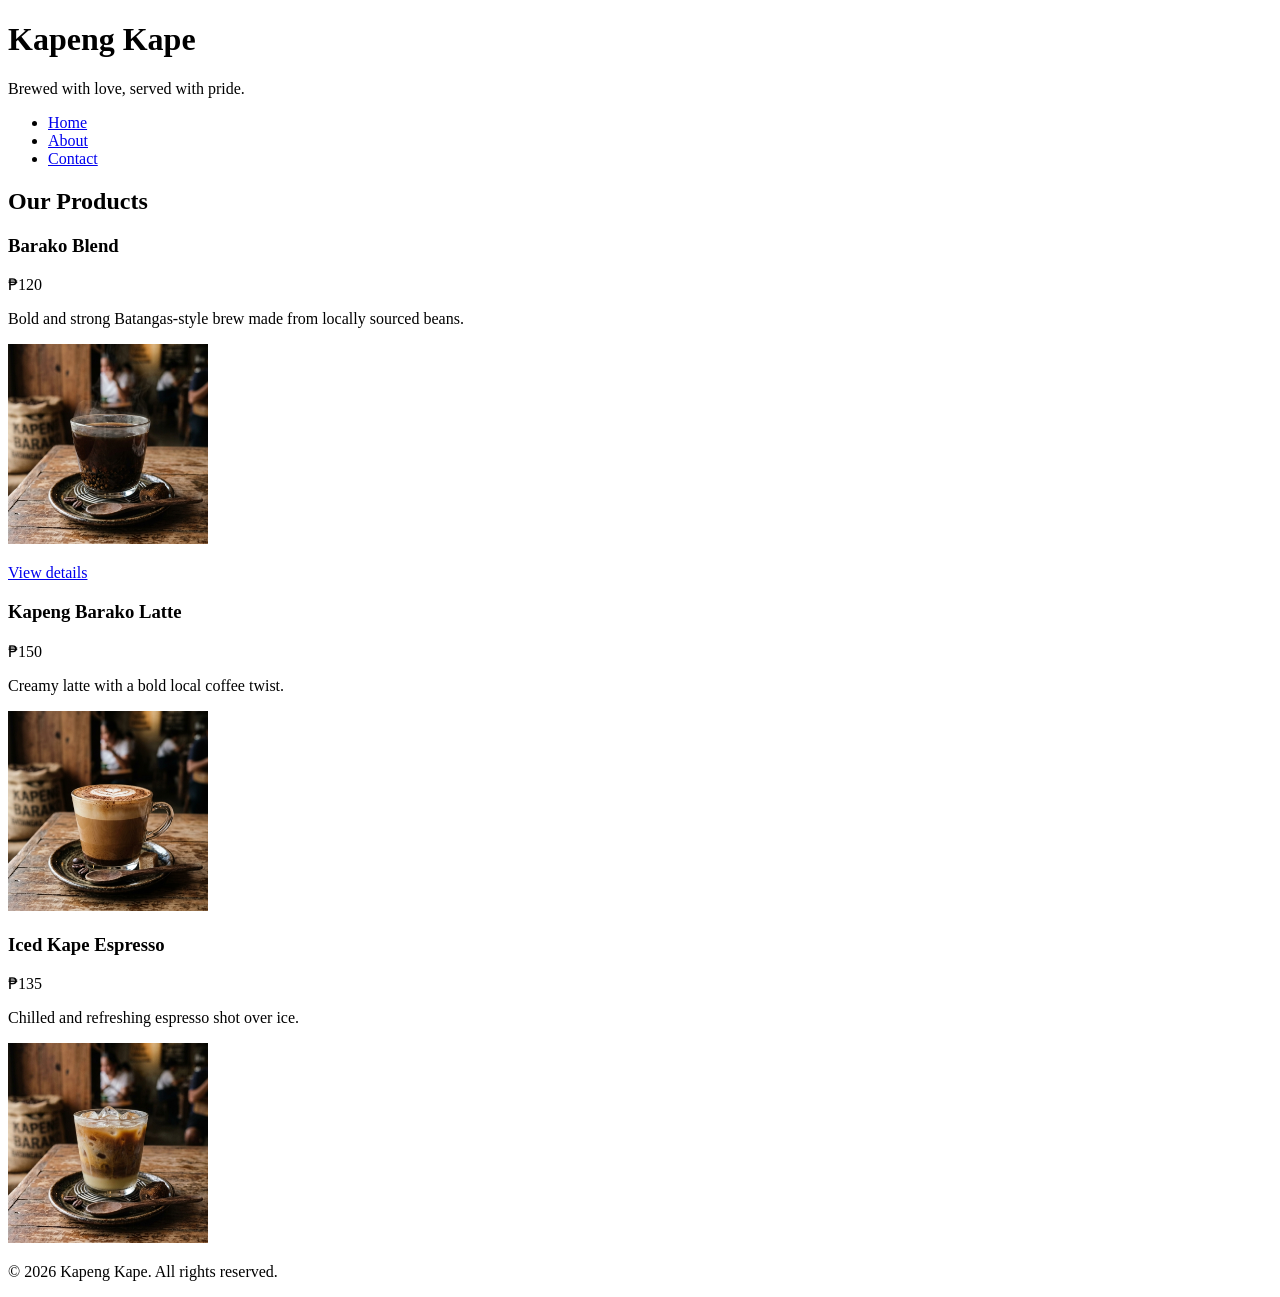
==== index.html @ 77c255de "Add product detail page for Barako Blend" ====
<!DOCTYPE html>
<html lang="en">
<head>
  <meta charset="UTF-8">
  <meta name="viewport" content="width=device-width, initial-scale=1.0">
  <title>Kapeng Kape</title>
</head>
<body>

  <header>
    <h1>Kapeng Kape</h1>
    <p>Brewed with love, served with pride.</p>

    <nav>
      <ul>
        <li><a href="index.html">Home</a></li>
        <li><a href="about.html">About</a></li>
        <li><a href="contact.html">Contact</a></li>
      </ul>
    </nav>
  </header>

  <main>
    <h2>Our Products</h2>

    <article>
      <h3>Barako Blend</h3>
      <p>₱120</p>
      <p>Bold and strong Batangas-style brew made from locally sourced beans.</p>
      <img src="barako.png" alt="Cup of Barako Blend coffee" style="width: 200px; height: 200px; object-fit: cover;">
      <p><a href="products/blend.html">View details</a></p>
    </article>

    <article>
      <h3>Kapeng Barako Latte</h3>
      <p>₱150</p>
      <p>Creamy latte with a bold local coffee twist.</p>
      <img src="latte.png" alt="Kapeng Barako Latte in a glass cup" style="width: 200px; height: 200px; object-fit: cover;">
    </article>

    <article>
      <h3>Iced Kape Espresso</h3>
      <p>₱135</p>
      <p>Chilled and refreshing espresso shot over ice.</p>
      <img src="espresso.png" alt="Iced Kape Espresso in a tall glass" style="width: 200px; height: 200px; object-fit: cover;">
    </article>
  </main>

  <footer>
    <p>&copy; 2026 Kapeng Kape. All rights reserved.</p>
  </footer>

</body>
</html>
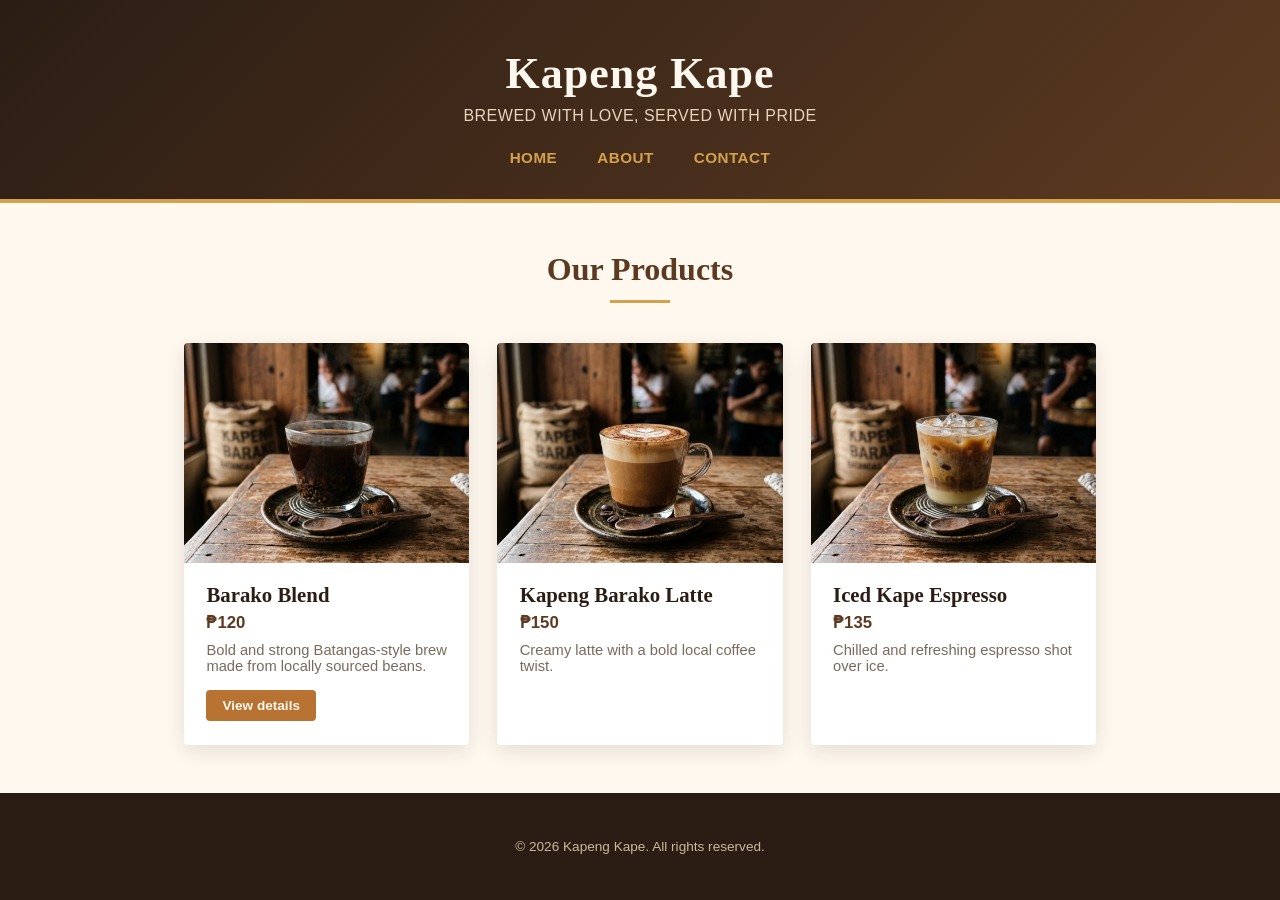
==== commit 549aaa3b: "Redesign index page with product card grid" ====
--- a/index.html
+++ b/index.html
@@ -4,12 +4,190 @@
   <meta charset="UTF-8">
   <meta name="viewport" content="width=device-width, initial-scale=1.0">
   <title>Kapeng Kape</title>
+  <style>
+    :root {
+      --espresso: #2b1d14;
+      --roast: #5c3a21;
+      --caramel: #b87333;
+      --cream: #fff8ef;
+      --panel: #ffffff;
+      --muted: #7a6a5c;
+      --gold: #d4a24c;
+    }
+
+    * {
+      box-sizing: border-box;
+    }
+
+    body {
+      margin: 0;
+      font-family: Georgia, 'Times New Roman', serif;
+      background-color: var(--cream);
+      color: var(--espresso);
+    }
+
+    header {
+      background: linear-gradient(135deg, var(--espresso), var(--roast));
+      color: var(--cream);
+      padding: 3rem 1.5rem 2rem;
+      text-align: center;
+      border-bottom: 4px solid var(--gold);
+    }
+
+    header h1 {
+      margin: 0;
+      font-size: 2.75rem;
+      letter-spacing: 1px;
+    }
+
+    header p {
+      font-family: 'Segoe UI', sans-serif;
+      margin: 0.5rem 0 1.5rem;
+      color: #e8d4bd;
+      font-size: 1rem;
+      letter-spacing: 0.5px;
+      text-transform: uppercase;
+    }
+
+    nav ul {
+      list-style: none;
+      display: flex;
+      justify-content: center;
+      gap: 2.5rem;
+      margin: 0;
+      padding: 0;
+      font-family: 'Segoe UI', sans-serif;
+    }
+
+    nav a {
+      color: var(--gold);
+      text-decoration: none;
+      font-weight: 600;
+      font-size: 0.95rem;
+      text-transform: uppercase;
+      letter-spacing: 0.5px;
+      padding-bottom: 4px;
+      border-bottom: 2px solid transparent;
+      transition: border-color 0.2s ease, color 0.2s ease;
+    }
+
+    nav a:hover,
+    nav a:focus {
+      color: var(--cream);
+      border-bottom-color: var(--cream);
+    }
+
+    main {
+      max-width: 960px;
+      margin: 3rem auto;
+      padding: 0 1.5rem;
+    }
+
+    main h2 {
+      text-align: center;
+      font-size: 2rem;
+      color: var(--roast);
+      margin-bottom: 0.25rem;
+    }
+
+    main > h2::after {
+      content: "";
+      display: block;
+      width: 60px;
+      height: 3px;
+      background-color: var(--gold);
+      margin: 0.75rem auto 2.5rem;
+    }
+
+    .product-grid {
+      display: grid;
+      grid-template-columns: repeat(auto-fit, minmax(240px, 1fr));
+      gap: 1.75rem;
+    }
+
+    article {
+      background-color: var(--panel);
+      border-radius: 4px;
+      overflow: hidden;
+      box-shadow: 0 6px 20px rgba(43, 29, 20, 0.12);
+      transition: transform 0.2s ease, box-shadow 0.2s ease;
+      display: flex;
+      flex-direction: column;
+    }
+
+    article:hover {
+      transform: translateY(-4px);
+      box-shadow: 0 10px 26px rgba(43, 29, 20, 0.18);
+    }
+
+    article img {
+      width: 100%;
+      height: 220px;
+      object-fit: cover;
+    }
+
+    article .card-body {
+      padding: 1.25rem 1.4rem 1.5rem;
+      font-family: 'Segoe UI', sans-serif;
+      flex: 1;
+      display: flex;
+      flex-direction: column;
+    }
+
+    article h3 {
+      font-family: Georgia, serif;
+      margin: 0 0 0.3rem;
+      color: var(--espresso);
+      font-size: 1.3rem;
+    }
+
+    article .price {
+      display: inline-block;
+      color: var(--roast);
+      font-weight: 700;
+      font-size: 1.05rem;
+      margin-bottom: 0.6rem;
+    }
+
+    article .description {
+      color: var(--muted);
+      font-size: 0.92rem;
+      margin: 0 0 1rem;
+      flex: 1;
+    }
+
+    article a.view-details {
+      align-self: flex-start;
+      color: var(--cream);
+      background-color: var(--caramel);
+      text-decoration: none;
+      font-weight: 600;
+      font-size: 0.85rem;
+      padding: 0.5rem 1rem;
+      border-radius: 4px;
+      transition: background-color 0.2s ease;
+    }
+
+    article a.view-details:hover {
+      background-color: var(--roast);
+    }
+
+    footer {
+      text-align: center;
+      padding: 2rem 1.5rem;
+      background-color: var(--espresso);
+      color: #cbb89c;
+      font-family: 'Segoe UI', sans-serif;
+      font-size: 0.85rem;
+      margin-top: 3rem;
+    }
+  </style>
 </head>
 <body>
 
   <header>
     <h1>Kapeng Kape</h1>
-    <p>Brewed with love, served with pride.</p>
+    <p>Brewed with love, served with pride</p>
 
     <nav>
       <ul>
@@ -23,27 +201,35 @@
   <main>
     <h2>Our Products</h2>
 
-    <article>
-      <h3>Barako Blend</h3>
-      <p>₱120</p>
-      <p>Bold and strong Batangas-style brew made from locally sourced beans.</p>
-      <img src="barako.png" alt="Cup of Barako Blend coffee" style="width: 200px; height: 200px; object-fit: cover;">
-      <p><a href="products/blend.html">View details</a></p>
-    </article>
-
-    <article>
-      <h3>Kapeng Barako Latte</h3>
-      <p>₱150</p>
-      <p>Creamy latte with a bold local coffee twist.</p>
-      <img src="latte.png" alt="Kapeng Barako Latte in a glass cup" style="width: 200px; height: 200px; object-fit: cover;">
-    </article>
-
-    <article>
-      <h3>Iced Kape Espresso</h3>
-      <p>₱135</p>
-      <p>Chilled and refreshing espresso shot over ice.</p>
-      <img src="espresso.png" alt="Iced Kape Espresso in a tall glass" style="width: 200px; height: 200px; object-fit: cover;">
-    </article>
+    <div class="product-grid">
+      <article>
+        <img src="barako.png" alt="Cup of Barako Blend coffee">
+        <div class="card-body">
+          <h3>Barako Blend</h3>
+          <span class="price">₱120</span>
+          <p class="description">Bold and strong Batangas-style brew made from locally sourced beans.</p>
+          <a class="view-details" href="products/blend.html">View details</a>
+        </div>
+      </article>
+
+      <article>
+        <img src="latte.png" alt="Kapeng Barako Latte in a glass cup">
+        <div class="card-body">
+          <h3>Kapeng Barako Latte</h3>
+          <span class="price">₱150</span>
+          <p class="description">Creamy latte with a bold local coffee twist.</p>
+        </div>
+      </article>
+
+      <article>
+        <img src="espresso.png" alt="Iced Kape Espresso in a tall glass">
+        <div class="card-body">
+          <h3>Iced Kape Espresso</h3>
+          <span class="price">₱135</span>
+          <p class="description">Chilled and refreshing espresso shot over ice.</p>
+        </div>
+      </article>
+    </div>
   </main>
 
   <footer>
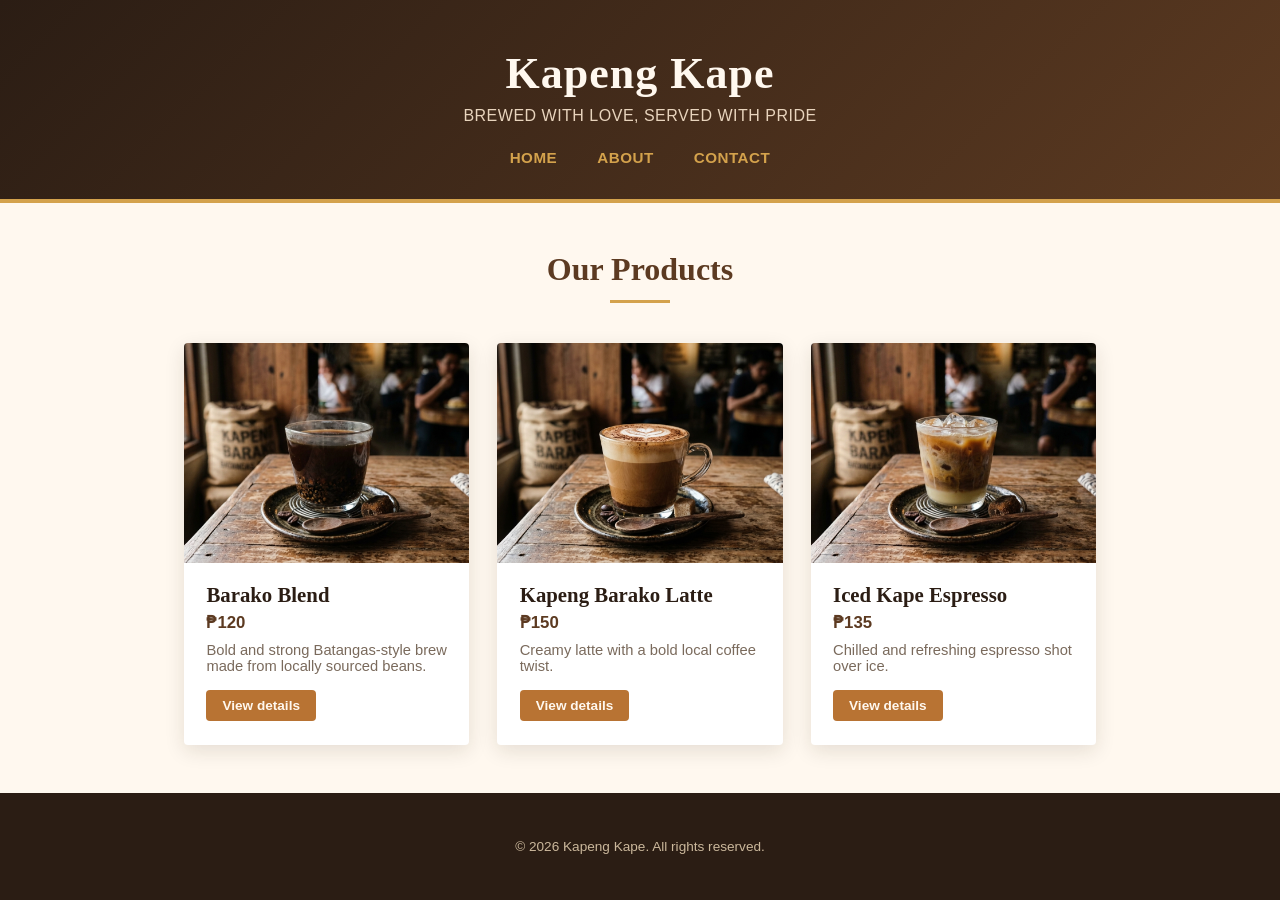
==== commit 6af6eb6c: "Add detail pages for Latte and Espresso" ====
--- a/index.html
+++ b/index.html
@@ -213,22 +213,24 @@
       </article>
 
       <article>
-        <img src="latte.png" alt="Kapeng Barako Latte in a glass cup">
-        <div class="card-body">
-          <h3>Kapeng Barako Latte</h3>
-          <span class="price">₱150</span>
-          <p class="description">Creamy latte with a bold local coffee twist.</p>
-        </div>
-      </article>
-
-      <article>
-        <img src="espresso.png" alt="Iced Kape Espresso in a tall glass">
-        <div class="card-body">
-          <h3>Iced Kape Espresso</h3>
-          <span class="price">₱135</span>
-          <p class="description">Chilled and refreshing espresso shot over ice.</p>
-        </div>
-      </article>
+  <img src="latte.png" alt="Kapeng Barako Latte in a glass cup">
+  <div class="card-body">
+    <h3>Kapeng Barako Latte</h3>
+    <span class="price">₱150</span>
+    <p class="description">Creamy latte with a bold local coffee twist.</p>
+    <a class="view-details" href="products/latte.html">View details</a>
+  </div>
+</article>
+
+<article>
+  <img src="espresso.png" alt="Iced Kape Espresso in a tall glass">
+  <div class="card-body">
+    <h3>Iced Kape Espresso</h3>
+    <span class="price">₱135</span>
+    <p class="description">Chilled and refreshing espresso shot over ice.</p>
+    <a class="view-details" href="products/espresso.html">View details</a>
+  </div>
+</article>
     </div>
   </main>
 
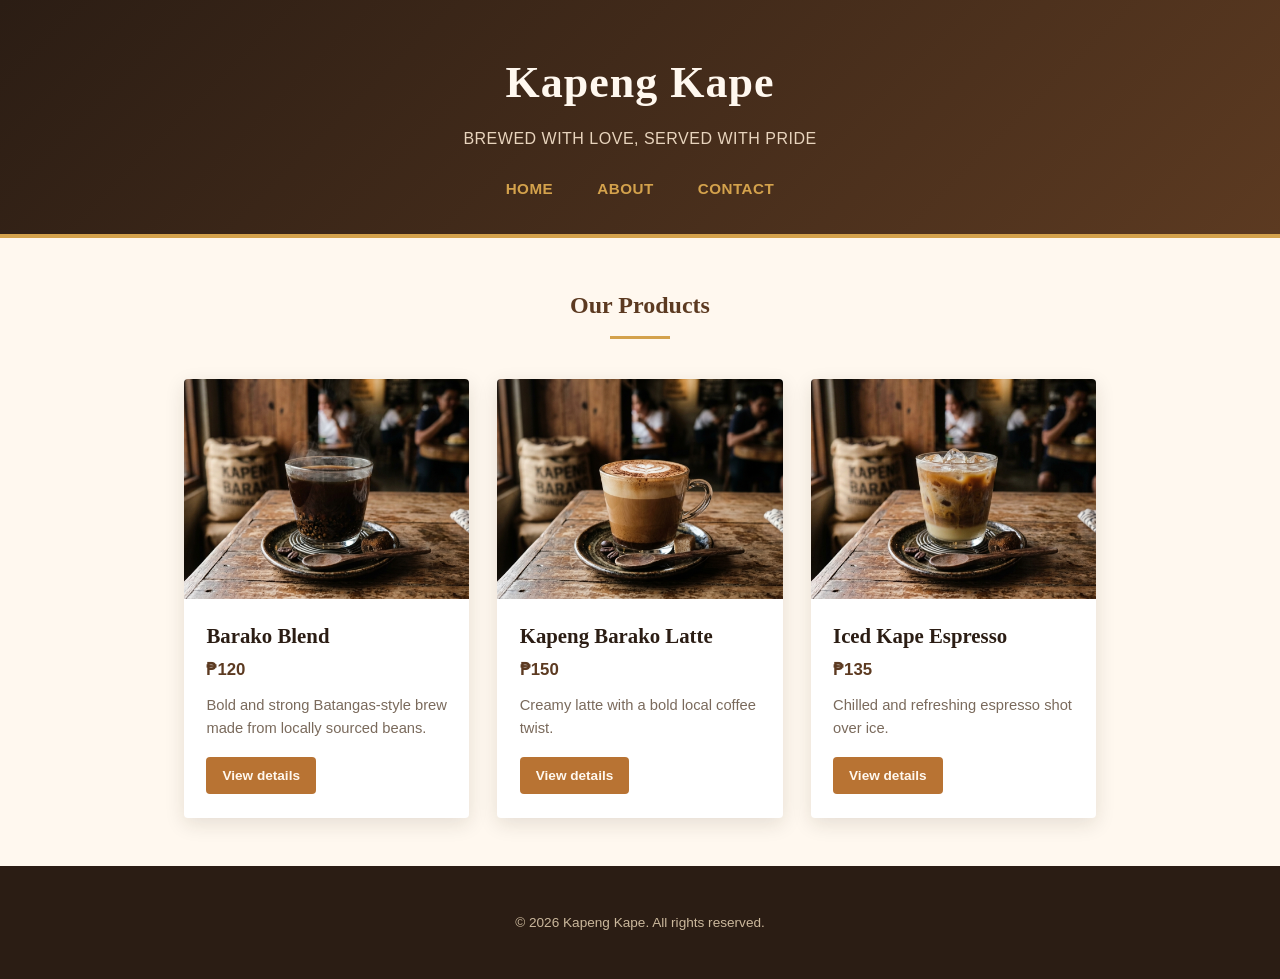
==== commit 1e2b1d98: "Extract styles into shared style.css" ====
--- a/index.html
+++ b/index.html
@@ -4,184 +4,7 @@
   <meta charset="UTF-8">
   <meta name="viewport" content="width=device-width, initial-scale=1.0">
   <title>Kapeng Kape</title>
-  <style>
-    :root {
-      --espresso: #2b1d14;
-      --roast: #5c3a21;
-      --caramel: #b87333;
-      --cream: #fff8ef;
-      --panel: #ffffff;
-      --muted: #7a6a5c;
-      --gold: #d4a24c;
-    }
-
-    * {
-      box-sizing: border-box;
-    }
-
-    body {
-      margin: 0;
-      font-family: Georgia, 'Times New Roman', serif;
-      background-color: var(--cream);
-      color: var(--espresso);
-    }
-
-    header {
-      background: linear-gradient(135deg, var(--espresso), var(--roast));
-      color: var(--cream);
-      padding: 3rem 1.5rem 2rem;
-      text-align: center;
-      border-bottom: 4px solid var(--gold);
-    }
-
-    header h1 {
-      margin: 0;
-      font-size: 2.75rem;
-      letter-spacing: 1px;
-    }
-
-    header p {
-      font-family: 'Segoe UI', sans-serif;
-      margin: 0.5rem 0 1.5rem;
-      color: #e8d4bd;
-      font-size: 1rem;
-      letter-spacing: 0.5px;
-      text-transform: uppercase;
-    }
-
-    nav ul {
-      list-style: none;
-      display: flex;
-      justify-content: center;
-      gap: 2.5rem;
-      margin: 0;
-      padding: 0;
-      font-family: 'Segoe UI', sans-serif;
-    }
-
-    nav a {
-      color: var(--gold);
-      text-decoration: none;
-      font-weight: 600;
-      font-size: 0.95rem;
-      text-transform: uppercase;
-      letter-spacing: 0.5px;
-      padding-bottom: 4px;
-      border-bottom: 2px solid transparent;
-      transition: border-color 0.2s ease, color 0.2s ease;
-    }
-
-    nav a:hover,
-    nav a:focus {
-      color: var(--cream);
-      border-bottom-color: var(--cream);
-    }
-
-    main {
-      max-width: 960px;
-      margin: 3rem auto;
-      padding: 0 1.5rem;
-    }
-
-    main h2 {
-      text-align: center;
-      font-size: 2rem;
-      color: var(--roast);
-      margin-bottom: 0.25rem;
-    }
-
-    main > h2::after {
-      content: "";
-      display: block;
-      width: 60px;
-      height: 3px;
-      background-color: var(--gold);
-      margin: 0.75rem auto 2.5rem;
-    }
-
-    .product-grid {
-      display: grid;
-      grid-template-columns: repeat(auto-fit, minmax(240px, 1fr));
-      gap: 1.75rem;
-    }
-
-    article {
-      background-color: var(--panel);
-      border-radius: 4px;
-      overflow: hidden;
-      box-shadow: 0 6px 20px rgba(43, 29, 20, 0.12);
-      transition: transform 0.2s ease, box-shadow 0.2s ease;
-      display: flex;
-      flex-direction: column;
-    }
-
-    article:hover {
-      transform: translateY(-4px);
-      box-shadow: 0 10px 26px rgba(43, 29, 20, 0.18);
-    }
-
-    article img {
-      width: 100%;
-      height: 220px;
-      object-fit: cover;
-    }
-
-    article .card-body {
-      padding: 1.25rem 1.4rem 1.5rem;
-      font-family: 'Segoe UI', sans-serif;
-      flex: 1;
-      display: flex;
-      flex-direction: column;
-    }
-
-    article h3 {
-      font-family: Georgia, serif;
-      margin: 0 0 0.3rem;
-      color: var(--espresso);
-      font-size: 1.3rem;
-    }
-
-    article .price {
-      display: inline-block;
-      color: var(--roast);
-      font-weight: 700;
-      font-size: 1.05rem;
-      margin-bottom: 0.6rem;
-    }
-
-    article .description {
-      color: var(--muted);
-      font-size: 0.92rem;
-      margin: 0 0 1rem;
-      flex: 1;
-    }
-
-    article a.view-details {
-      align-self: flex-start;
-      color: var(--cream);
-      background-color: var(--caramel);
-      text-decoration: none;
-      font-weight: 600;
-      font-size: 0.85rem;
-      padding: 0.5rem 1rem;
-      border-radius: 4px;
-      transition: background-color 0.2s ease;
-    }
-
-    article a.view-details:hover {
-      background-color: var(--roast);
-    }
-
-    footer {
-      text-align: center;
-      padding: 2rem 1.5rem;
-      background-color: var(--espresso);
-      color: #cbb89c;
-      font-family: 'Segoe UI', sans-serif;
-      font-size: 0.85rem;
-      margin-top: 3rem;
-    }
-  </style>
+  <link rel="stylesheet" href="style.css">
 </head>
 <body>
 
@@ -213,24 +36,24 @@
       </article>
 
       <article>
-  <img src="latte.png" alt="Kapeng Barako Latte in a glass cup">
-  <div class="card-body">
-    <h3>Kapeng Barako Latte</h3>
-    <span class="price">₱150</span>
-    <p class="description">Creamy latte with a bold local coffee twist.</p>
-    <a class="view-details" href="products/latte.html">View details</a>
-  </div>
-</article>
+        <img src="latte.png" alt="Kapeng Barako Latte in a glass cup">
+        <div class="card-body">
+          <h3>Kapeng Barako Latte</h3>
+          <span class="price">₱150</span>
+          <p class="description">Creamy latte with a bold local coffee twist.</p>
+          <a class="view-details" href="products/latte.html">View details</a>
+        </div>
+      </article>
 
-<article>
-  <img src="espresso.png" alt="Iced Kape Espresso in a tall glass">
-  <div class="card-body">
-    <h3>Iced Kape Espresso</h3>
-    <span class="price">₱135</span>
-    <p class="description">Chilled and refreshing espresso shot over ice.</p>
-    <a class="view-details" href="products/espresso.html">View details</a>
-  </div>
-</article>
+      <article>
+        <img src="espresso.png" alt="Iced Kape Espresso in a tall glass">
+        <div class="card-body">
+          <h3>Iced Kape Espresso</h3>
+          <span class="price">₱135</span>
+          <p class="description">Chilled and refreshing espresso shot over ice.</p>
+          <a class="view-details" href="products/espresso.html">View details</a>
+        </div>
+      </article>
     </div>
   </main>
 
--- a/style.css
+++ b/style.css
@@ -0,0 +1,418 @@
+/* =========================================
+   1. VARIABLES
+   ========================================= */
+:root {
+  --brand: #b87333;       /* caramel - brand accent color */
+  --ink: #2b1d14;          /* espresso - dark text/ink color */
+  --muted: #7a6a5c;        /* muted grey-brown for secondary text */
+  --bg-light: #fff8ef;     /* light cream background */
+  --roast: #5c3a21;        /* deep roast brown, used for headers/accents */
+  --panel: #ffffff;        /* white panel background for cards/forms */
+  --gold: #d4a24c;         /* gold accent for borders/focus states */
+}
+
+/* =========================================
+   2. BASE STYLES
+   ========================================= */
+* {
+  box-sizing: border-box;
+}
+
+body {
+  margin: 0;
+  font-family: Georgia, 'Times New Roman', serif;
+  line-height: 1.6;
+  color: var(--ink);
+  background-color: var(--bg-light);
+}
+
+img {
+  max-width: 100%;
+  display: block;
+}
+
+/* =========================================
+   3. LAYOUT REGIONS
+   ========================================= */
+
+/* --- Header --- */
+header {
+  background: linear-gradient(135deg, var(--ink), var(--roast));
+  color: var(--bg-light);
+  padding: 3rem 1.5rem 2rem;
+  text-align: center;
+  border-bottom: 4px solid var(--gold);
+}
+
+header h1 {
+  margin: 0;
+  font-size: 2.75rem;
+  letter-spacing: 1px;
+}
+
+header p {
+  font-family: 'Segoe UI', Tahoma, Geneva, Verdana, sans-serif;
+  margin: 0.5rem 0 1.5rem;
+  color: #e8d4bd;
+  font-size: 1rem;
+  letter-spacing: 0.5px;
+  text-transform: uppercase;
+}
+
+/* --- Nav bar --- */
+nav ul {
+  list-style: none;
+  padding: 0;
+  margin: 0;
+  text-align: center;
+}
+
+nav li {
+  display: inline-block;
+  margin: 0 1.25rem;
+}
+
+nav a {
+  color: var(--gold);
+  text-decoration: none;
+  font-family: 'Segoe UI', Tahoma, Geneva, Verdana, sans-serif;
+  font-weight: 600;
+  font-size: 0.95rem;
+  text-transform: uppercase;
+  letter-spacing: 0.5px;
+  padding-bottom: 4px;
+  border-bottom: 2px solid transparent;
+  transition: border-color 0.2s ease, color 0.2s ease;
+}
+
+nav a:hover,
+nav a:focus {
+  color: var(--bg-light);
+  border-bottom-color: var(--bg-light);
+}
+
+/* --- Main --- */
+main {
+  max-width: 960px;
+  margin: 3rem auto;
+  padding: 0 1.5rem;
+}
+
+main h1,
+main h2 {
+  text-align: center;
+  color: var(--roast);
+}
+
+main h2::after {
+  content: "";
+  display: block;
+  width: 60px;
+  height: 3px;
+  background-color: var(--gold);
+  margin: 0.75rem auto 2.5rem;
+}
+
+main > p {
+  font-family: 'Segoe UI', Tahoma, Geneva, Verdana, sans-serif;
+  color: var(--muted);
+}
+
+/* --- Footer --- */
+footer {
+  text-align: center;
+  padding: 2rem 1.5rem;
+  background-color: var(--ink);
+  color: #cbb89c;
+  font-family: 'Segoe UI', Tahoma, Geneva, Verdana, sans-serif;
+  font-size: 0.85rem;
+  margin-top: 3rem;
+}
+
+/* =========================================
+   4. COMPONENTS
+   ========================================= */
+
+/* --- Product card grid (index.html) --- */
+.product-grid {
+  display: grid;
+  grid-template-columns: repeat(auto-fit, minmax(240px, 1fr));
+  gap: 1.75rem;
+}
+
+.product-grid article {
+  background-color: var(--panel);
+  border-radius: 4px;
+  overflow: hidden;
+  box-shadow: 0 6px 20px rgba(43, 29, 20, 0.12);
+  transition: transform 0.2s ease, box-shadow 0.2s ease;
+  display: flex;
+  flex-direction: column;
+}
+
+.product-grid article:hover {
+  transform: translateY(-4px);
+  box-shadow: 0 10px 26px rgba(43, 29, 20, 0.18);
+}
+
+.product-grid article img {
+  width: 100%;
+  height: 220px;
+  object-fit: cover;
+}
+
+.card-body {
+  padding: 1.25rem 1.4rem 1.5rem;
+  font-family: 'Segoe UI', Tahoma, Geneva, Verdana, sans-serif;
+  flex: 1;
+  display: flex;
+  flex-direction: column;
+}
+
+.card-body h3 {
+  font-family: Georgia, serif;
+  margin: 0 0 0.3rem;
+  color: var(--ink);
+  font-size: 1.3rem;
+}
+
+.card-body .price {
+  display: inline-block;
+  color: var(--roast);
+  font-weight: 700;
+  font-size: 1.05rem;
+  margin-bottom: 0.6rem;
+}
+
+.card-body .description {
+  color: var(--muted);
+  font-size: 0.92rem;
+  margin: 0 0 1rem;
+  flex: 1;
+}
+
+.card-body a.view-details {
+  align-self: flex-start;
+  color: var(--bg-light);
+  background-color: var(--brand);
+  text-decoration: none;
+  font-weight: 600;
+  font-size: 0.85rem;
+  padding: 0.5rem 1rem;
+  border-radius: 4px;
+  transition: background-color 0.2s ease;
+}
+
+.card-body a.view-details:hover {
+  background-color: var(--roast);
+}
+
+/* --- About page profile section --- */
+section {
+  background-color: var(--panel);
+  border-radius: 4px;
+  box-shadow: 0 6px 20px rgba(43, 29, 20, 0.12);
+  padding: 2.5rem;
+  text-align: center;
+}
+
+section img {
+  margin: 0 auto 1.5rem;
+  border: 4px solid var(--gold);
+  border-radius: 50%;
+}
+
+section h3 {
+  margin: 0 0 0.75rem;
+  font-size: 1.6rem;
+  color: var(--ink);
+}
+
+section p {
+  font-family: 'Segoe UI', Tahoma, Geneva, Verdana, sans-serif;
+  text-align: left;
+  color: var(--muted);
+  line-height: 1.7;
+  margin: 0 0 1.1rem;
+}
+
+section p:first-of-type {
+  text-align: center;
+  font-style: italic;
+  color: var(--roast);
+  font-family: Georgia, serif;
+  font-size: 1.05rem;
+}
+
+/* --- Contact list --- */
+ul.contact-list {
+  list-style: none;
+  padding: 0;
+  margin: 1.5rem 0 2.5rem;
+  font-family: 'Segoe UI', Tahoma, Geneva, Verdana, sans-serif;
+}
+
+ul.contact-list li {
+  background-color: var(--panel);
+  border-radius: 4px;
+  padding: 1rem 1.25rem;
+  margin-bottom: 0.85rem;
+  box-shadow: 0 4px 14px rgba(43, 29, 20, 0.08);
+}
+
+ul.contact-list a {
+  color: var(--brand);
+  font-weight: 700;
+  text-decoration: none;
+}
+
+ul.contact-list a:hover {
+  color: var(--roast);
+  text-decoration: underline;
+}
+
+/* --- Forms (contact form + order enquiry form) --- */
+form {
+  background-color: var(--panel);
+  border-radius: 4px;
+  padding: 2rem;
+  box-shadow: 0 6px 20px rgba(43, 29, 20, 0.12);
+  font-family: 'Segoe UI', Tahoma, Geneva, Verdana, sans-serif;
+}
+
+fieldset {
+  border: 1px solid #e0d0bc;
+  border-radius: 4px;
+  padding: 1rem 1.25rem 1.25rem;
+  margin: 0 0 1.5rem;
+}
+
+legend {
+  font-family: Georgia, serif;
+  font-weight: 700;
+  font-size: 1.1rem;
+  color: var(--roast);
+  padding: 0 0.5rem;
+}
+
+label {
+  display: block;
+  font-weight: 600;
+  margin-top: 1rem;
+  margin-bottom: 0.35rem;
+  color: var(--ink);
+}
+
+fieldset label {
+  display: flex;
+  align-items: center;
+  gap: 0.5rem;
+  font-weight: 500;
+  margin-top: 0.6rem;
+}
+
+input[type="text"],
+input[type="email"],
+input[type="number"],
+select,
+textarea {
+  width: 100%;
+  padding: 0.65rem 0.75rem;
+  border: 1px solid #e0d0bc;
+  border-radius: 4px;
+  font-size: 1rem;
+  font-family: inherit;
+  background-color: var(--bg-light);
+  color: var(--ink);
+}
+
+input[type="text"]:focus,
+input[type="email"]:focus,
+input[type="number"]:focus,
+select:focus,
+textarea:focus {
+  outline: 3px solid var(--gold);
+  outline-offset: 1px;
+  border-color: var(--brand);
+}
+
+input[type="radio"],
+input[type="checkbox"] {
+  width: 18px;
+  height: 18px;
+  accent-color: var(--brand);
+}
+
+textarea {
+  resize: vertical;
+  min-height: 120px;
+}
+
+button[type="submit"] {
+  margin-top: 1rem;
+  background-color: var(--roast);
+  color: var(--bg-light);
+  border: none;
+  padding: 0.75rem 1.9rem;
+  border-radius: 4px;
+  font-size: 1rem;
+  font-weight: 700;
+  cursor: pointer;
+  transition: background-color 0.2s ease;
+}
+
+button[type="submit"]:hover {
+  background-color: var(--ink);
+}
+
+button[type="submit"]:focus {
+  outline: 3px solid var(--gold);
+  outline-offset: 2px;
+}
+
+/* --- Tables (product spec tables) --- */
+table {
+  width: 100%;
+  border-collapse: collapse;
+  margin-top: 2rem;
+  font-family: 'Segoe UI', Tahoma, Geneva, Verdana, sans-serif;
+  background-color: var(--panel);
+  box-shadow: 0 4px 14px rgba(43, 29, 20, 0.1);
+  border-radius: 4px;
+  overflow: hidden;
+}
+
+th, td {
+  text-align: left;
+  padding: 0.85rem 1.1rem;
+}
+
+thead th {
+  background-color: var(--roast);
+  color: var(--bg-light);
+  font-weight: 700;
+  text-transform: uppercase;
+  font-size: 0.85rem;
+  letter-spacing: 0.5px;
+}
+
+tbody tr:nth-child(even) {
+  background-color: var(--bg-light);
+}
+
+tbody td:first-child {
+  font-weight: 600;
+  color: var(--ink);
+}
+
+tbody td {
+  color: var(--muted);
+  border-bottom: 1px solid #f0e2d2;
+}
+
+/* --- Product detail page image + text --- */
+main img.product-photo {
+  margin: 0 auto 1.75rem;
+  border-radius: 4px;
+  box-shadow: 0 6px 20px rgba(43, 29, 20, 0.15);
+}
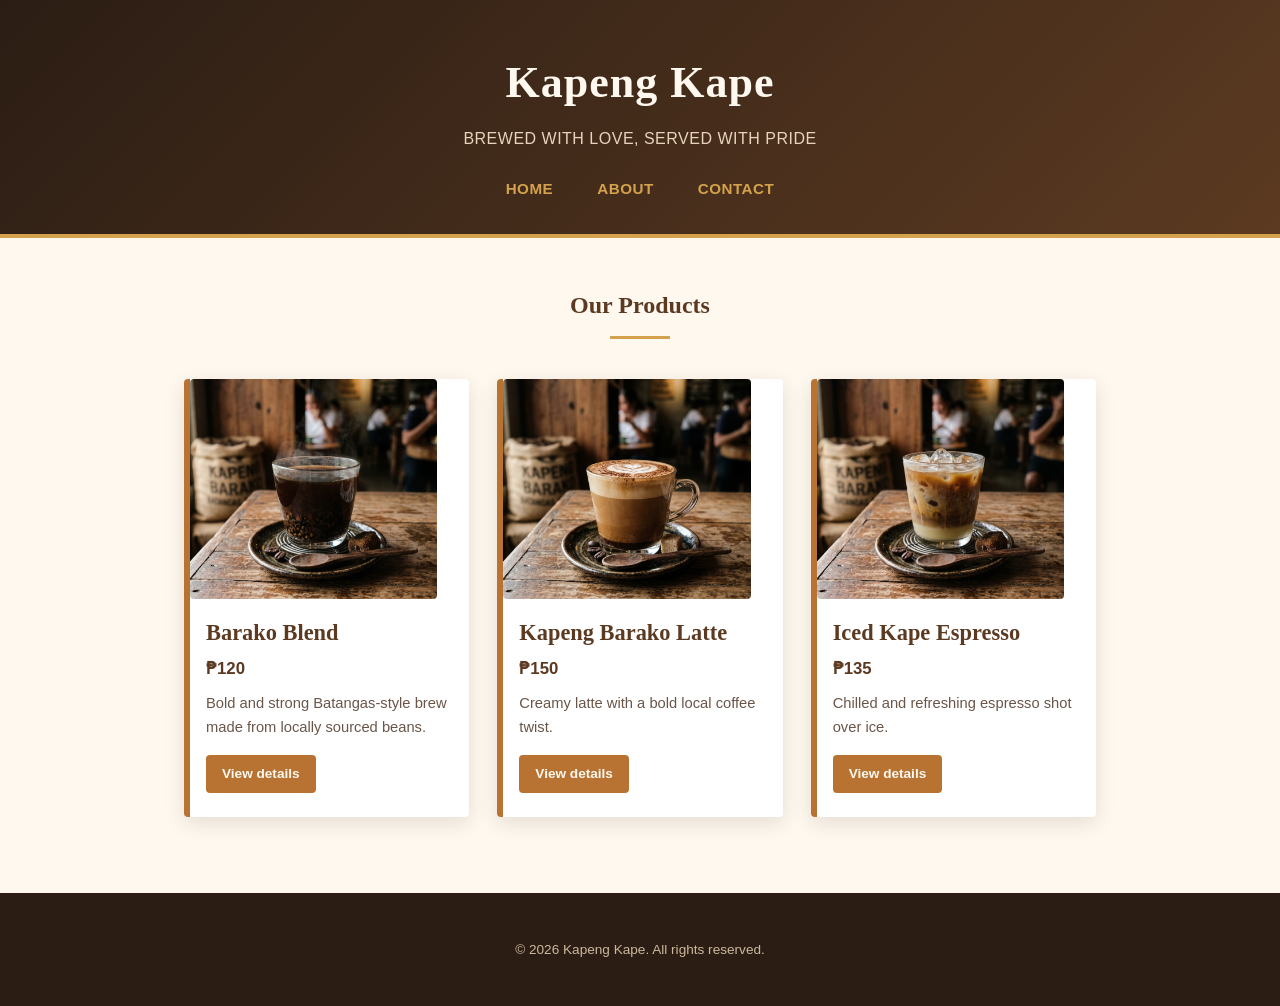
==== commit b1771432: "Style product cards with reusable class and improve form focus/contrast" ====
--- a/index.html
+++ b/index.html
@@ -25,7 +25,7 @@
     <h2>Our Products</h2>
 
     <div class="product-grid">
-      <article>
+      <article class="product-card">
         <img src="barako.png" alt="Cup of Barako Blend coffee">
         <div class="card-body">
           <h3>Barako Blend</h3>
@@ -35,7 +35,7 @@
         </div>
       </article>
 
-      <article>
+      <article class="product-card">
         <img src="latte.png" alt="Kapeng Barako Latte in a glass cup">
         <div class="card-body">
           <h3>Kapeng Barako Latte</h3>
@@ -45,7 +45,7 @@
         </div>
       </article>
 
-      <article>
+      <article class="product-card">
         <img src="espresso.png" alt="Iced Kape Espresso in a tall glass">
         <div class="card-body">
           <h3>Iced Kape Espresso</h3>
--- a/style.css
+++ b/style.css
@@ -4,7 +4,7 @@
 :root {
   --brand: #b87333;       /* caramel - brand accent color */
   --ink: #2b1d14;          /* espresso - dark text/ink color */
-  --muted: #7a6a5c;        /* muted grey-brown for secondary text */
+  --muted: #6b5548;        /* muted grey-brown for secondary text (adjusted for contrast) */
   --bg-light: #fff8ef;     /* light cream background */
   --roast: #5c3a21;        /* deep roast brown, used for headers/accents */
   --panel: #ffffff;        /* white panel background for cards/forms */
@@ -140,9 +140,12 @@
   gap: 1.75rem;
 }
 
-.product-grid article {
+.product-card {
   background-color: var(--panel);
   border-radius: 4px;
+  border-left: 6px solid var(--brand);
+  padding: 16px;
+  margin-bottom: 1.75rem;
   overflow: hidden;
   box-shadow: 0 6px 20px rgba(43, 29, 20, 0.12);
   transition: transform 0.2s ease, box-shadow 0.2s ease;
@@ -150,19 +153,21 @@
   flex-direction: column;
 }
 
-.product-grid article:hover {
+.product-card:hover {
   transform: translateY(-4px);
   box-shadow: 0 10px 26px rgba(43, 29, 20, 0.18);
 }
 
-.product-grid article img {
-  width: 100%;
+.product-card img {
+  width: calc(100% + 32px);
   height: 220px;
   object-fit: cover;
+  border-radius: 4px;
+  margin: -16px -16px 1rem -16px;
 }
 
 .card-body {
-  padding: 1.25rem 1.4rem 1.5rem;
+  padding: 0 0 0.5rem;
   font-family: 'Segoe UI', Tahoma, Geneva, Verdana, sans-serif;
   flex: 1;
   display: flex;
@@ -172,8 +177,9 @@
 .card-body h3 {
   font-family: Georgia, serif;
   margin: 0 0 0.3rem;
-  color: var(--ink);
-  font-size: 1.3rem;
+  color: var(--roast);
+  font-size: 1.4rem;
+  font-weight: 700;
 }
 
 .card-body .price {
@@ -291,7 +297,7 @@
   font-family: Georgia, serif;
   font-weight: 700;
   font-size: 1.1rem;
-  color: var(--roast);
+  color: var(--brand);
   padding: 0 0.5rem;
 }
 
@@ -331,8 +337,8 @@
 input[type="number"]:focus,
 select:focus,
 textarea:focus {
-  outline: 3px solid var(--gold);
-  outline-offset: 1px;
+  outline: 3px solid var(--brand);
+  outline-offset: 2px;
   border-color: var(--brand);
 }
 
@@ -366,7 +372,7 @@
 }
 
 button[type="submit"]:focus {
-  outline: 3px solid var(--gold);
+  outline: 3px solid var(--brand);
   outline-offset: 2px;
 }
 
@@ -410,7 +416,7 @@
   border-bottom: 1px solid #f0e2d2;
 }
 
-/* --- Product detail page image + text --- */
+/* --- Product detail page image --- */
 main img.product-photo {
   margin: 0 auto 1.75rem;
   border-radius: 4px;
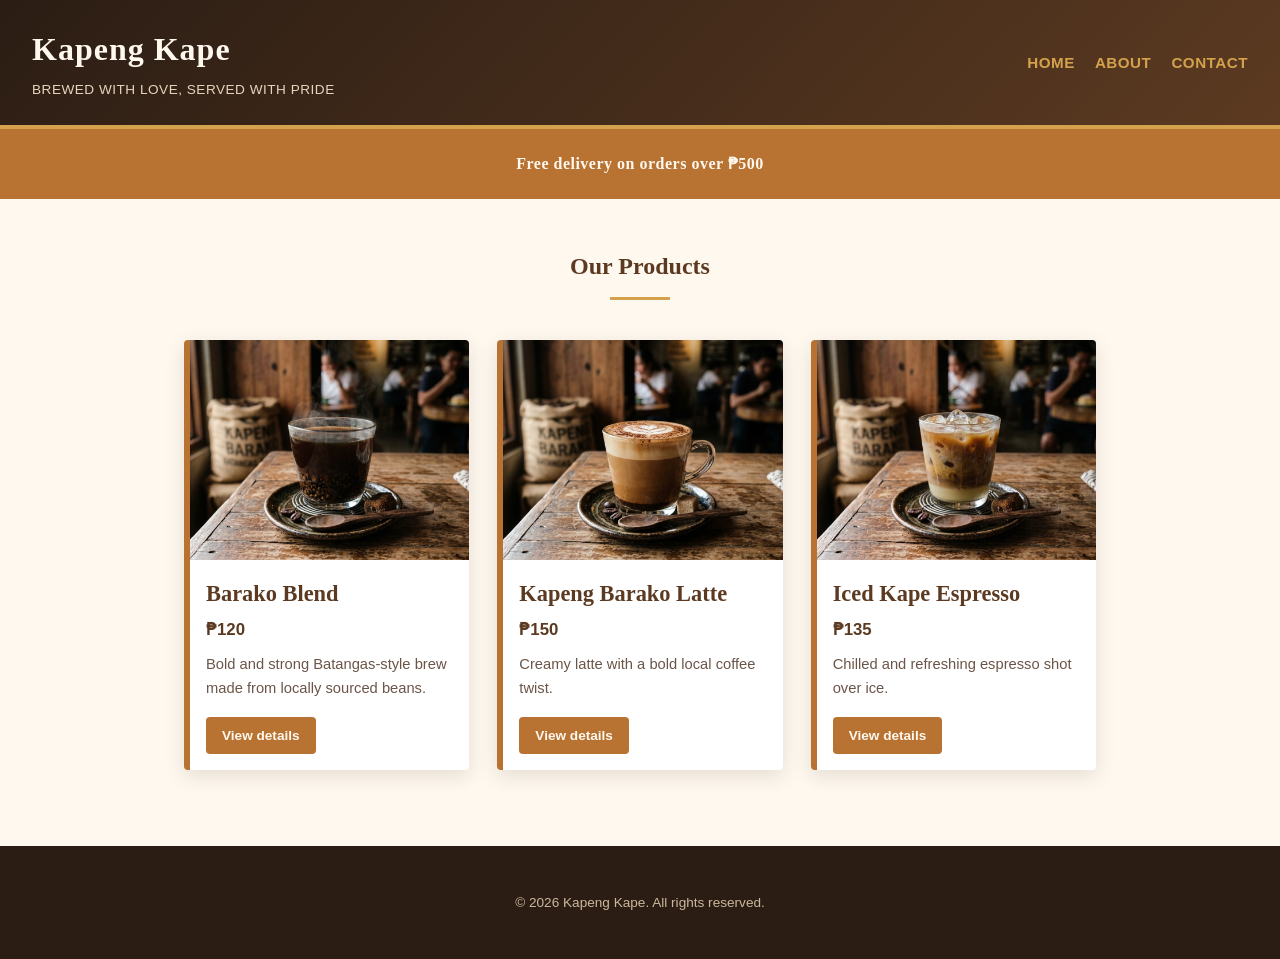
==== commit 3a7918e3: "Rebuild header with flexbox and add centered promo banner" ====
--- a/index.html
+++ b/index.html
@@ -8,9 +8,11 @@
 </head>
 <body>
 
-  <header>
-    <h1>Kapeng Kape</h1>
-    <p>Brewed with love, served with pride</p>
+  <header class="site-header">
+    <div class="brand">
+      <h1>Kapeng Kape</h1>
+      <p>Brewed with love, served with pride</p>
+    </div>
 
     <nav>
       <ul>
@@ -20,6 +22,10 @@
       </ul>
     </nav>
   </header>
+
+  <div class="promo-banner">
+    Free delivery on orders over ₱500
+  </div>
 
   <main>
     <h2>Our Products</h2>
--- a/style.css
+++ b/style.css
@@ -35,44 +35,44 @@
    3. LAYOUT REGIONS
    ========================================= */
 
-/* --- Header --- */
-header {
+/* --- Header (flexbox) --- */
+.site-header {
+  display: flex;
+  justify-content: space-between;
+  align-items: center;
+  flex-wrap: wrap;
+  gap: 1rem;
   background: linear-gradient(135deg, var(--ink), var(--roast));
   color: var(--bg-light);
-  padding: 3rem 1.5rem 2rem;
-  text-align: center;
+  padding: 1.5rem 2rem;
   border-bottom: 4px solid var(--gold);
 }
 
-header h1 {
+.brand h1 {
   margin: 0;
-  font-size: 2.75rem;
+  font-size: 2rem;
   letter-spacing: 1px;
 }
 
-header p {
-  font-family: 'Segoe UI', Tahoma, Geneva, Verdana, sans-serif;
-  margin: 0.5rem 0 1.5rem;
+.brand p {
+  font-family: 'Segoe UI', Tahoma, Geneva, Verdana, sans-serif;
+  margin: 0.25rem 0 0;
   color: #e8d4bd;
-  font-size: 1rem;
+  font-size: 0.85rem;
   letter-spacing: 0.5px;
   text-transform: uppercase;
 }
 
 /* --- Nav bar --- */
-nav ul {
+.site-header nav ul {
+  display: flex;
+  gap: 20px;
   list-style: none;
   padding: 0;
   margin: 0;
-  text-align: center;
-}
-
-nav li {
-  display: inline-block;
-  margin: 0 1.25rem;
-}
-
-nav a {
+}
+
+.site-header nav a {
   color: var(--gold);
   text-decoration: none;
   font-family: 'Segoe UI', Tahoma, Geneva, Verdana, sans-serif;
@@ -85,10 +85,23 @@
   transition: border-color 0.2s ease, color 0.2s ease;
 }
 
-nav a:hover,
-nav a:focus {
+.site-header nav a:hover,
+.site-header nav a:focus {
   color: var(--bg-light);
   border-bottom-color: var(--bg-light);
+}
+
+/* --- Centered promo banner (Lesson 6.4 technique) --- */
+.promo-banner {
+  height: 70px;
+  display: flex;
+  justify-content: center;
+  align-items: center;
+  background-color: var(--brand);
+  color: var(--bg-light);
+  font-weight: 700;
+  text-align: center;
+  letter-spacing: 0.5px;
 }
 
 /* --- Main --- */
@@ -144,7 +157,6 @@
   background-color: var(--panel);
   border-radius: 4px;
   border-left: 6px solid var(--brand);
-  padding: 16px;
   margin-bottom: 1.75rem;
   overflow: hidden;
   box-shadow: 0 6px 20px rgba(43, 29, 20, 0.12);
@@ -159,15 +171,14 @@
 }
 
 .product-card img {
-  width: calc(100% + 32px);
+  width: 100%;
   height: 220px;
   object-fit: cover;
-  border-radius: 4px;
-  margin: -16px -16px 1rem -16px;
+  display: block;
 }
 
 .card-body {
-  padding: 0 0 0.5rem;
+  padding: 16px;
   font-family: 'Segoe UI', Tahoma, Geneva, Verdana, sans-serif;
   flex: 1;
   display: flex;
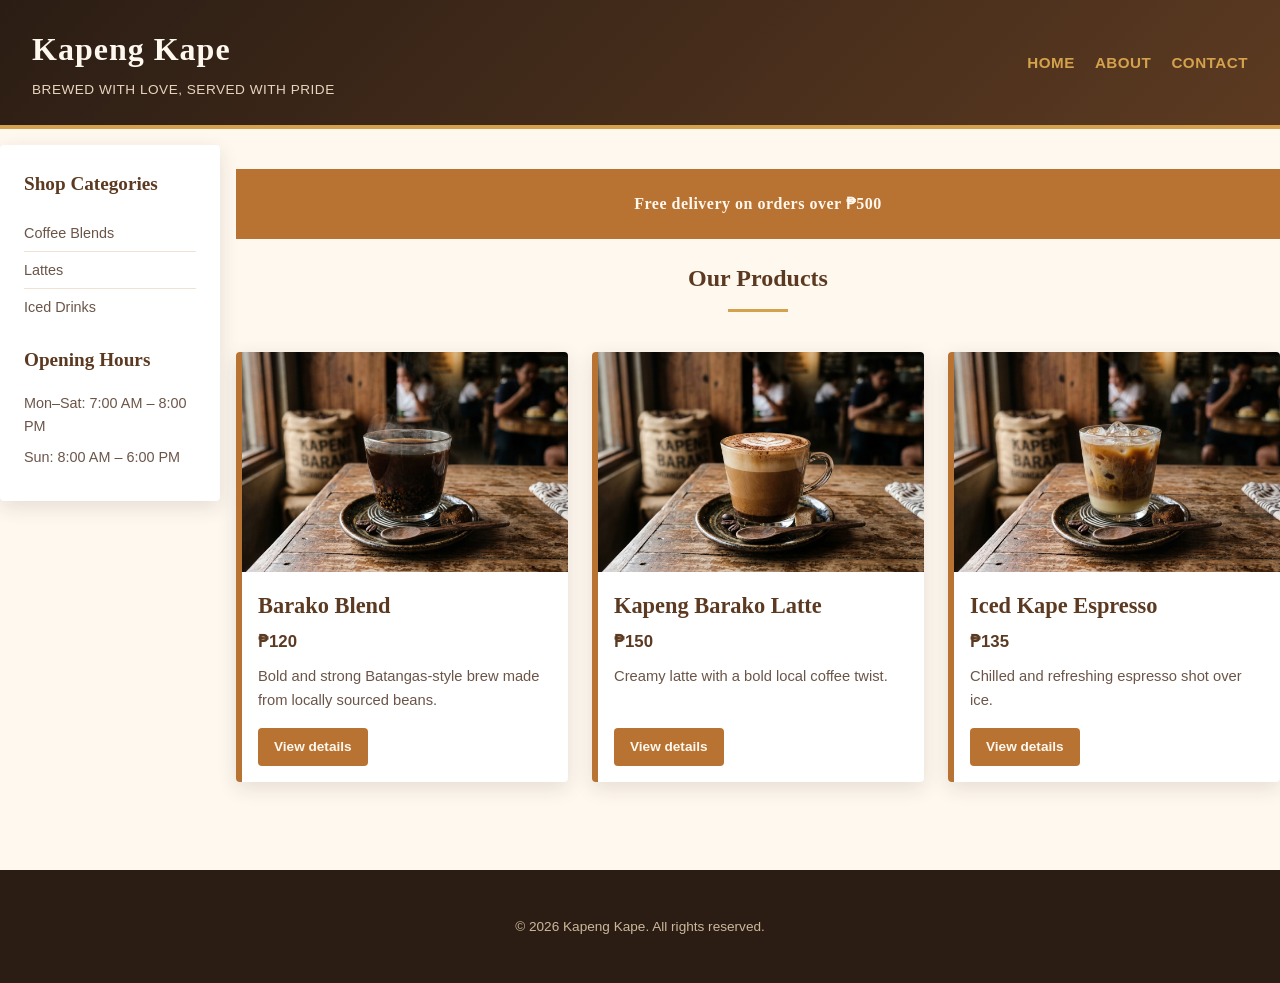
==== commit 5376ad8d: "Add page grid layout with sidebar using grid-template-areas" ====
--- a/index.html
+++ b/index.html
@@ -8,64 +8,81 @@
 </head>
 <body>
 
-  <header class="site-header">
-    <div class="brand">
-      <h1>Kapeng Kape</h1>
-      <p>Brewed with love, served with pride</p>
-    </div>
+  <div class="page">
 
-    <nav>
+    <header class="site-header">
+      <div class="brand">
+        <h1>Kapeng Kape</h1>
+        <p>Brewed with love, served with pride</p>
+      </div>
+
+      <nav>
+        <ul>
+          <li><a href="index.html">Home</a></li>
+          <li><a href="about.html">About</a></li>
+          <li><a href="contact.html">Contact</a></li>
+        </ul>
+      </nav>
+    </header>
+
+    <aside>
+      <h2>Shop Categories</h2>
       <ul>
-        <li><a href="index.html">Home</a></li>
-        <li><a href="about.html">About</a></li>
-        <li><a href="contact.html">Contact</a></li>
+        <li>Coffee Blends</li>
+        <li>Lattes</li>
+        <li>Iced Drinks</li>
       </ul>
-    </nav>
-  </header>
 
-  <div class="promo-banner">
-    Free delivery on orders over ₱500
+      <h2>Opening Hours</h2>
+      <p>Mon–Sat: 7:00 AM – 8:00 PM</p>
+      <p>Sun: 8:00 AM – 6:00 PM</p>
+    </aside>
+
+    <main>
+      <div class="promo-banner">
+        Free delivery on orders over ₱500
+      </div>
+
+      <h2>Our Products</h2>
+
+      <div class="product-grid">
+        <article class="product-card">
+          <img src="barako.png" alt="Cup of Barako Blend coffee">
+          <div class="card-body">
+            <h3>Barako Blend</h3>
+            <span class="price">₱120</span>
+            <p class="description">Bold and strong Batangas-style brew made from locally sourced beans.</p>
+            <a class="view-details" href="products/blend.html">View details</a>
+          </div>
+        </article>
+
+        <article class="product-card">
+          <img src="latte.png" alt="Kapeng Barako Latte in a glass cup">
+          <div class="card-body">
+            <h3>Kapeng Barako Latte</h3>
+            <span class="price">₱150</span>
+            <p class="description">Creamy latte with a bold local coffee twist.</p>
+            <a class="view-details" href="products/latte.html">View details</a>
+          </div>
+        </article>
+
+        <article class="product-card">
+          <img src="espresso.png" alt="Iced Kape Espresso in a tall glass">
+          <div class="card-body">
+            <h3>Iced Kape Espresso</h3>
+            <span class="price">₱135</span>
+            <p class="description">Chilled and refreshing espresso shot over ice.</p>
+            <a class="view-details" href="products/espresso.html">View details</a>
+          </div>
+        </article>
+      </div>
+    </main>
+
+    <footer>
+      <p>&copy; 2026 Kapeng Kape. All rights reserved.</p>
+    </footer>
+
   </div>
-
-  <main>
-    <h2>Our Products</h2>
-
-    <div class="product-grid">
-      <article class="product-card">
-        <img src="barako.png" alt="Cup of Barako Blend coffee">
-        <div class="card-body">
-          <h3>Barako Blend</h3>
-          <span class="price">₱120</span>
-          <p class="description">Bold and strong Batangas-style brew made from locally sourced beans.</p>
-          <a class="view-details" href="products/blend.html">View details</a>
-        </div>
-      </article>
-
-      <article class="product-card">
-        <img src="latte.png" alt="Kapeng Barako Latte in a glass cup">
-        <div class="card-body">
-          <h3>Kapeng Barako Latte</h3>
-          <span class="price">₱150</span>
-          <p class="description">Creamy latte with a bold local coffee twist.</p>
-          <a class="view-details" href="products/latte.html">View details</a>
-        </div>
-      </article>
-
-      <article class="product-card">
-        <img src="espresso.png" alt="Iced Kape Espresso in a tall glass">
-        <div class="card-body">
-          <h3>Iced Kape Espresso</h3>
-          <span class="price">₱135</span>
-          <p class="description">Chilled and refreshing espresso shot over ice.</p>
-          <a class="view-details" href="products/espresso.html">View details</a>
-        </div>
-      </article>
-    </div>
-  </main>
-
-  <footer>
-    <p>&copy; 2026 Kapeng Kape. All rights reserved.</p>
-  </footer>
 
 </body>
 </html>
--- a/style.css
+++ b/style.css
@@ -104,11 +104,67 @@
   letter-spacing: 0.5px;
 }
 
+/* --- Page grid skeleton (Lesson 7.4) --- */
+.page {
+  display: grid;
+  grid-template-columns: 220px 1fr;
+  grid-template-areas:
+    "masthead masthead"
+    "side     main"
+    "foot     foot";
+  gap: 16px;
+}
+
+.site-header { grid-area: masthead; }
+aside  { grid-area: side; }
+main   { grid-area: main; }
+footer { grid-area: foot; }
+
+/* --- Sidebar --- */
+aside {
+  background-color: var(--panel);
+  border-radius: 4px;
+  padding: 1.5rem;
+  box-shadow: 0 6px 20px rgba(43, 29, 20, 0.12);
+  align-self: start;
+  font-family: 'Segoe UI', Tahoma, Geneva, Verdana, sans-serif;
+}
+
+aside h2 {
+  font-family: Georgia, serif;
+  color: var(--roast);
+  font-size: 1.2rem;
+  text-align: left;
+  margin-top: 0;
+}
+
+aside ul {
+  list-style: none;
+  padding: 0;
+  margin: 0 0 1.25rem;
+}
+
+aside ul li {
+  padding: 0.4rem 0;
+  border-bottom: 1px solid #f0e2d2;
+  color: var(--muted);
+  font-size: 0.9rem;
+}
+
+aside ul li:last-child {
+  border-bottom: none;
+}
+
+aside p {
+  color: var(--muted);
+  font-size: 0.9rem;
+  margin: 0 0 0.5rem;
+}
+
 /* --- Main --- */
 main {
-  max-width: 960px;
-  margin: 3rem auto;
-  padding: 0 1.5rem;
+  max-width: 100%;
+  padding: 1.5rem 0;
 }
 
 main h1,
@@ -146,18 +202,18 @@
    4. COMPONENTS
    ========================================= */
 
-/* --- Product card grid (index.html) --- */
+/* --- Product card grid (index.html) - Flexbox layout --- */
 .product-grid {
-  display: grid;
-  grid-template-columns: repeat(auto-fit, minmax(240px, 1fr));
-  gap: 1.75rem;
+  display: flex;
+  flex-wrap: wrap;
+  gap: 24px;
 }
 
 .product-card {
+  flex: 1 1 240px;
   background-color: var(--panel);
   border-radius: 4px;
   border-left: 6px solid var(--brand);
-  margin-bottom: 1.75rem;
   overflow: hidden;
   box-shadow: 0 6px 20px rgba(43, 29, 20, 0.12);
   transition: transform 0.2s ease, box-shadow 0.2s ease;
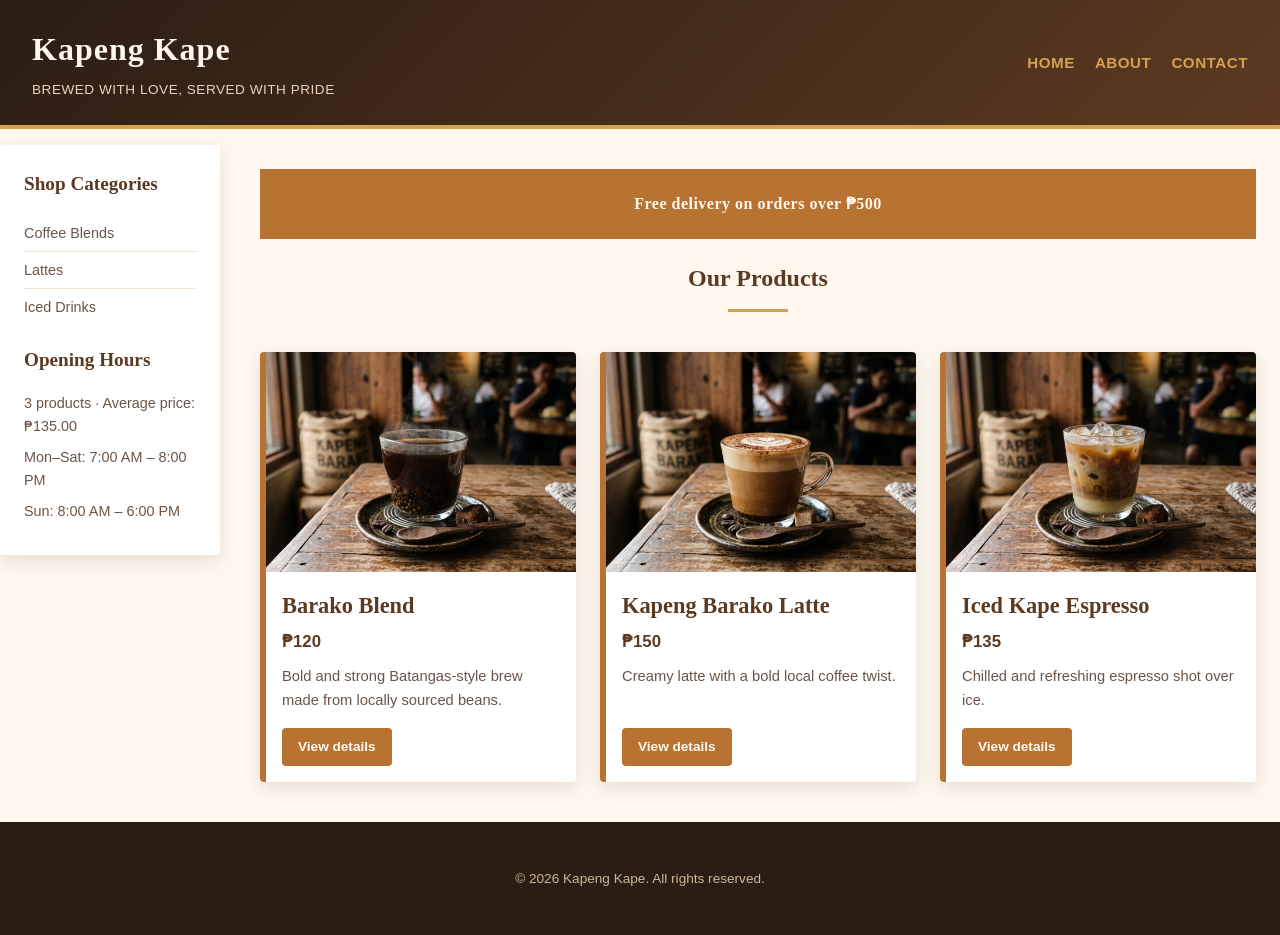
==== commit 80a1d209: "Add script.js with dynamic copyright and computed average price" ====
--- a/index.html
+++ b/index.html
@@ -12,7 +12,7 @@
 
     <header class="site-header">
       <div class="brand">
-        <h1>Kapeng Kape</h1>
+        <h1 id="shop-name">Kapeng Kape</h1>
         <p>Brewed with love, served with pride</p>
       </div>
 
@@ -34,6 +34,7 @@
       </ul>
 
       <h2>Opening Hours</h2>
+      <p id="product-summary"></p>
       <p>Mon–Sat: 7:00 AM – 8:00 PM</p>
       <p>Sun: 8:00 AM – 6:00 PM</p>
     </aside>
@@ -79,10 +80,10 @@
     </main>
 
     <footer>
-      <p>&copy; 2026 Kapeng Kape. All rights reserved.</p>
+      <p id="copyright">&copy; 2026 Kapeng Kape. All rights reserved.</p>
     </footer>
 
   </div>
-
+<script src="script.js"></script>
 </body>
 </html>
--- a/style.css
+++ b/style.css
@@ -24,16 +24,46 @@
   line-height: 1.6;
   color: var(--ink);
   background-color: var(--bg-light);
+  overflow-x: hidden;
 }
 
 img {
   max-width: 100%;
+  height: auto;
   display: block;
 }
 
 /* =========================================
    3. LAYOUT REGIONS
    ========================================= */
+
+/* --- Page grid skeleton (mobile-first, Lesson 7.5) --- */
+.page {
+  display: grid;
+  grid-template-columns: 1fr;
+  grid-template-areas:
+    "masthead"
+    "main"
+    "side"
+    "foot";
+  gap: 16px;
+}
+
+/* Enhance at tablet and up */
+@media (min-width: 700px) {
+  .page {
+    grid-template-columns: 220px 1fr;
+    grid-template-areas:
+      "masthead masthead"
+      "side     main"
+      "foot     foot";
+  }
+}
+
+.site-header { grid-area: masthead; }
+aside  { grid-area: side; }
+main   { grid-area: main; }
+footer { grid-area: foot; }
 
 /* --- Header (flexbox) --- */
 .site-header {
@@ -66,6 +96,7 @@
 /* --- Nav bar --- */
 .site-header nav ul {
   display: flex;
+  flex-wrap: wrap;
   gap: 20px;
   list-style: none;
   padding: 0;
@@ -102,69 +133,13 @@
   font-weight: 700;
   text-align: center;
   letter-spacing: 0.5px;
-}
-
-/* --- Page grid skeleton (Lesson 7.4) --- */
-.page {
-  display: grid;
-  grid-template-columns: 220px 1fr;
-  grid-template-areas:
-    "masthead masthead"
-    "side     main"
-    "foot     foot";
-  gap: 16px;
-}
-
-.site-header { grid-area: masthead; }
-aside  { grid-area: side; }
-main   { grid-area: main; }
-footer { grid-area: foot; }
-
-/* --- Sidebar --- */
-aside {
-  background-color: var(--panel);
-  border-radius: 4px;
-  padding: 1.5rem;
-  box-shadow: 0 6px 20px rgba(43, 29, 20, 0.12);
-  align-self: start;
-  font-family: 'Segoe UI', Tahoma, Geneva, Verdana, sans-serif;
-}
-
-aside h2 {
-  font-family: Georgia, serif;
-  color: var(--roast);
-  font-size: 1.2rem;
-  text-align: left;
-  margin-top: 0;
-}
-
-aside ul {
-  list-style: none;
-  padding: 0;
-  margin: 0 0 1.25rem;
-}
-
-aside ul li {
-  padding: 0.4rem 0;
-  border-bottom: 1px solid #f0e2d2;
-  color: var(--muted);
-  font-size: 0.9rem;
-}
-
-aside ul li:last-child {
-  border-bottom: none;
-}
-
-aside p {
-  color: var(--muted);
-  font-size: 0.9rem;
-  margin: 0 0 0.5rem;
+  padding: 0 1rem;
 }
 
 /* --- Main --- */
 main {
   max-width: 100%;
-  padding: 1.5rem 0;
+  padding: 1.5rem;
 }
 
 main h1,
@@ -195,14 +170,54 @@
   color: #cbb89c;
   font-family: 'Segoe UI', Tahoma, Geneva, Verdana, sans-serif;
   font-size: 0.85rem;
-  margin-top: 3rem;
+}
+
+/* --- Sidebar --- */
+aside {
+  background-color: var(--panel);
+  border-radius: 4px;
+  padding: 1.5rem;
+  box-shadow: 0 6px 20px rgba(43, 29, 20, 0.12);
+  align-self: start;
+  font-family: 'Segoe UI', Tahoma, Geneva, Verdana, sans-serif;
+}
+
+aside h2 {
+  font-family: Georgia, serif;
+  color: var(--roast);
+  font-size: 1.2rem;
+  text-align: left;
+  margin-top: 0;
+}
+
+aside ul {
+  list-style: none;
+  padding: 0;
+  margin: 0 0 1.25rem;
+}
+
+aside ul li {
+  padding: 0.4rem 0;
+  border-bottom: 1px solid #f0e2d2;
+  color: var(--muted);
+  font-size: 0.9rem;
+}
+
+aside ul li:last-child {
+  border-bottom: none;
+}
+
+aside p {
+  color: var(--muted);
+  font-size: 0.9rem;
+  margin: 0 0 0.5rem;
 }
 
 /* =========================================
    4. COMPONENTS
    ========================================= */
 
-/* --- Product card grid (index.html) - Flexbox layout --- */
+/* --- Product card grid (index.html) - Flexbox layout, wraps responsively --- */
 .product-grid {
   display: flex;
   flex-wrap: wrap;
@@ -211,6 +226,7 @@
 
 .product-card {
   flex: 1 1 240px;
+  max-width: 100%;
   background-color: var(--panel);
   border-radius: 4px;
   border-left: 6px solid var(--brand);
@@ -285,7 +301,7 @@
   background-color: var(--panel);
   border-radius: 4px;
   box-shadow: 0 6px 20px rgba(43, 29, 20, 0.12);
-  padding: 2.5rem;
+  padding: 2rem;
   text-align: center;
 }
 
@@ -348,7 +364,7 @@
 form {
   background-color: var(--panel);
   border-radius: 4px;
-  padding: 2rem;
+  padding: 1.5rem;
   box-shadow: 0 6px 20px rgba(43, 29, 20, 0.12);
   font-family: 'Segoe UI', Tahoma, Geneva, Verdana, sans-serif;
 }
@@ -444,14 +460,17 @@
 }
 
 /* --- Tables (product spec tables) --- */
+.table-wrapper {
+  overflow-x: auto;
+  margin-top: 2rem;
+}
+
 table {
   width: 100%;
   border-collapse: collapse;
-  margin-top: 2rem;
-  font-family: 'Segoe UI', Tahoma, Geneva, Verdana, sans-serif;
   background-color: var(--panel);
-  box-shadow: 0 4px 14px rgba(43, 29, 20, 0.1);
-  border-radius: 4px;
+  border: 1px solid #eadfd2;
+  border-radius: 8px;
   overflow: hidden;
 }
 
@@ -483,8 +502,13 @@
   border-bottom: 1px solid #f0e2d2;
 }
 
-/* --- Product detail page image --- */
+/* --- Product detail page image (responsive, no fixed pixel width) --- */
 main img.product-photo {
+  width: 100%;
+  max-width: 400px;
+  height: auto;
+  aspect-ratio: 1 / 1;
+  object-fit: cover;
   margin: 0 auto 1.75rem;
   border-radius: 4px;
   box-shadow: 0 6px 20px rgba(43, 29, 20, 0.15);
